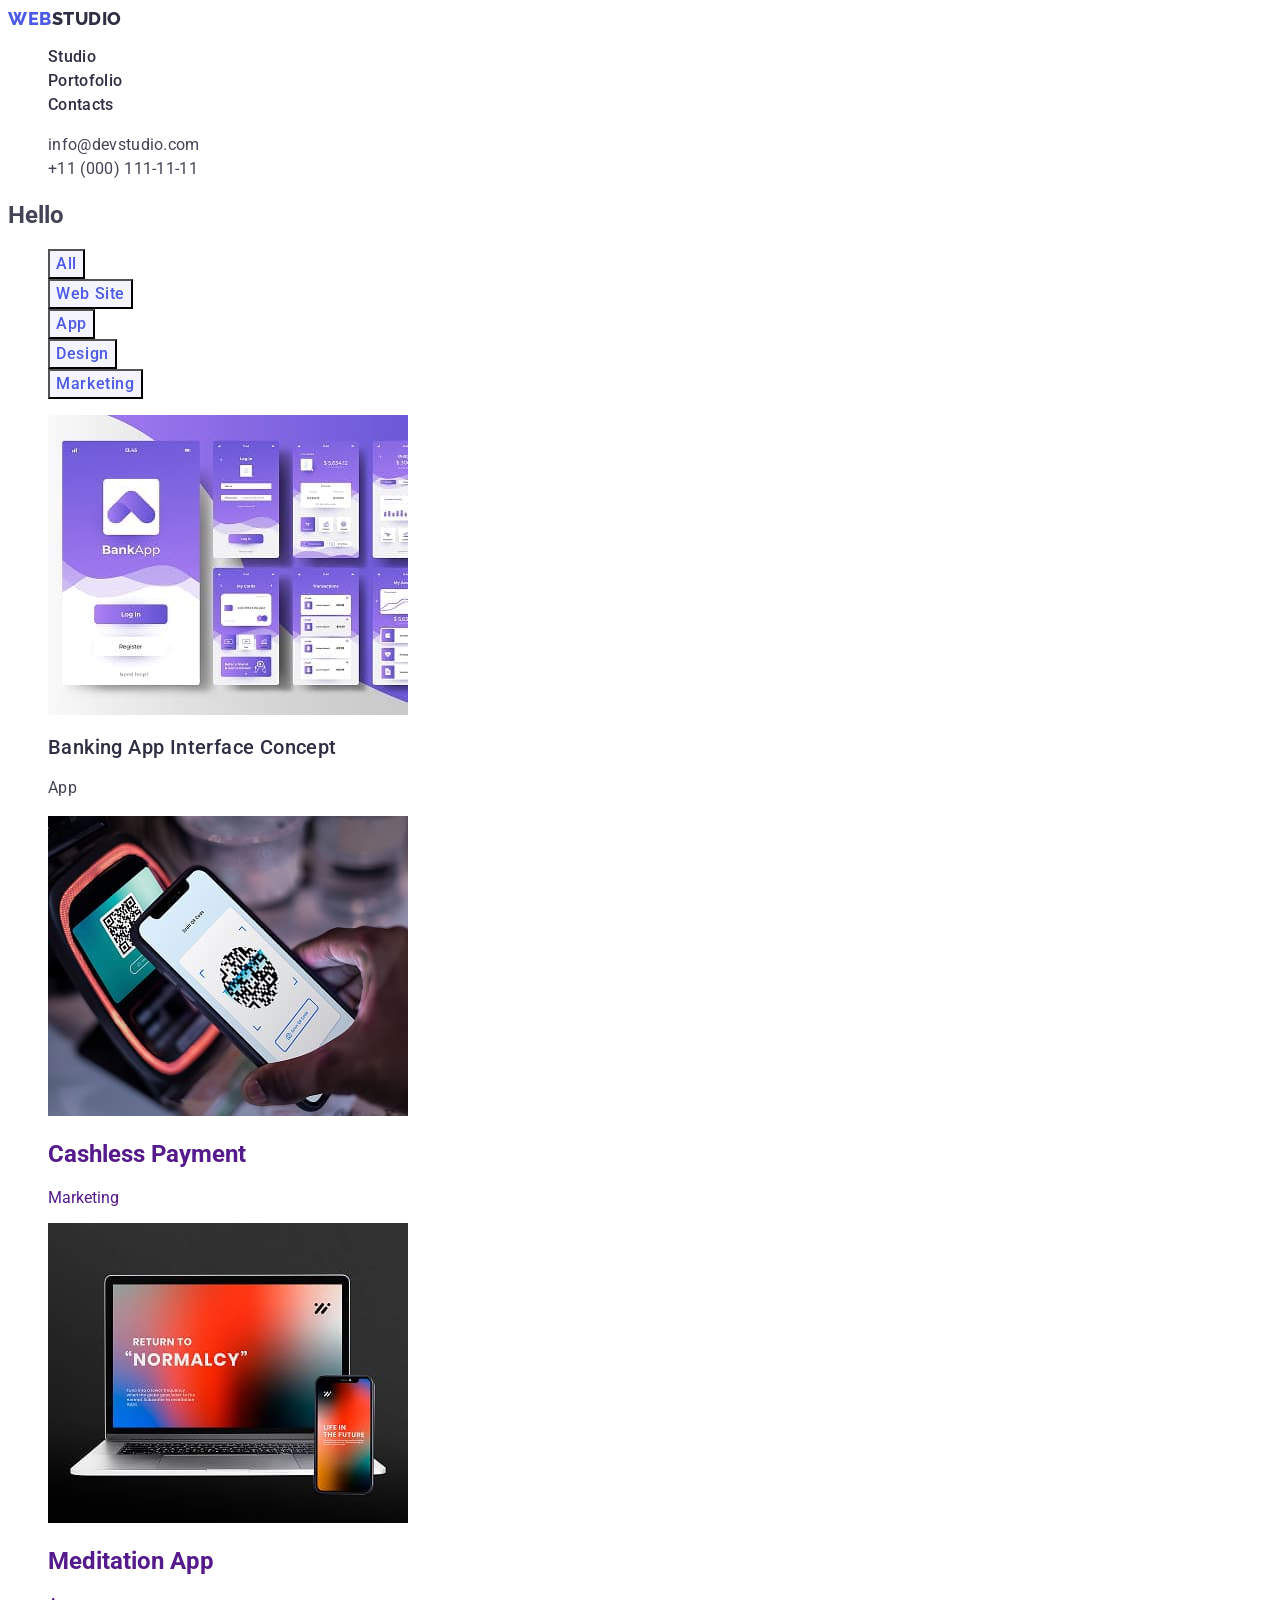
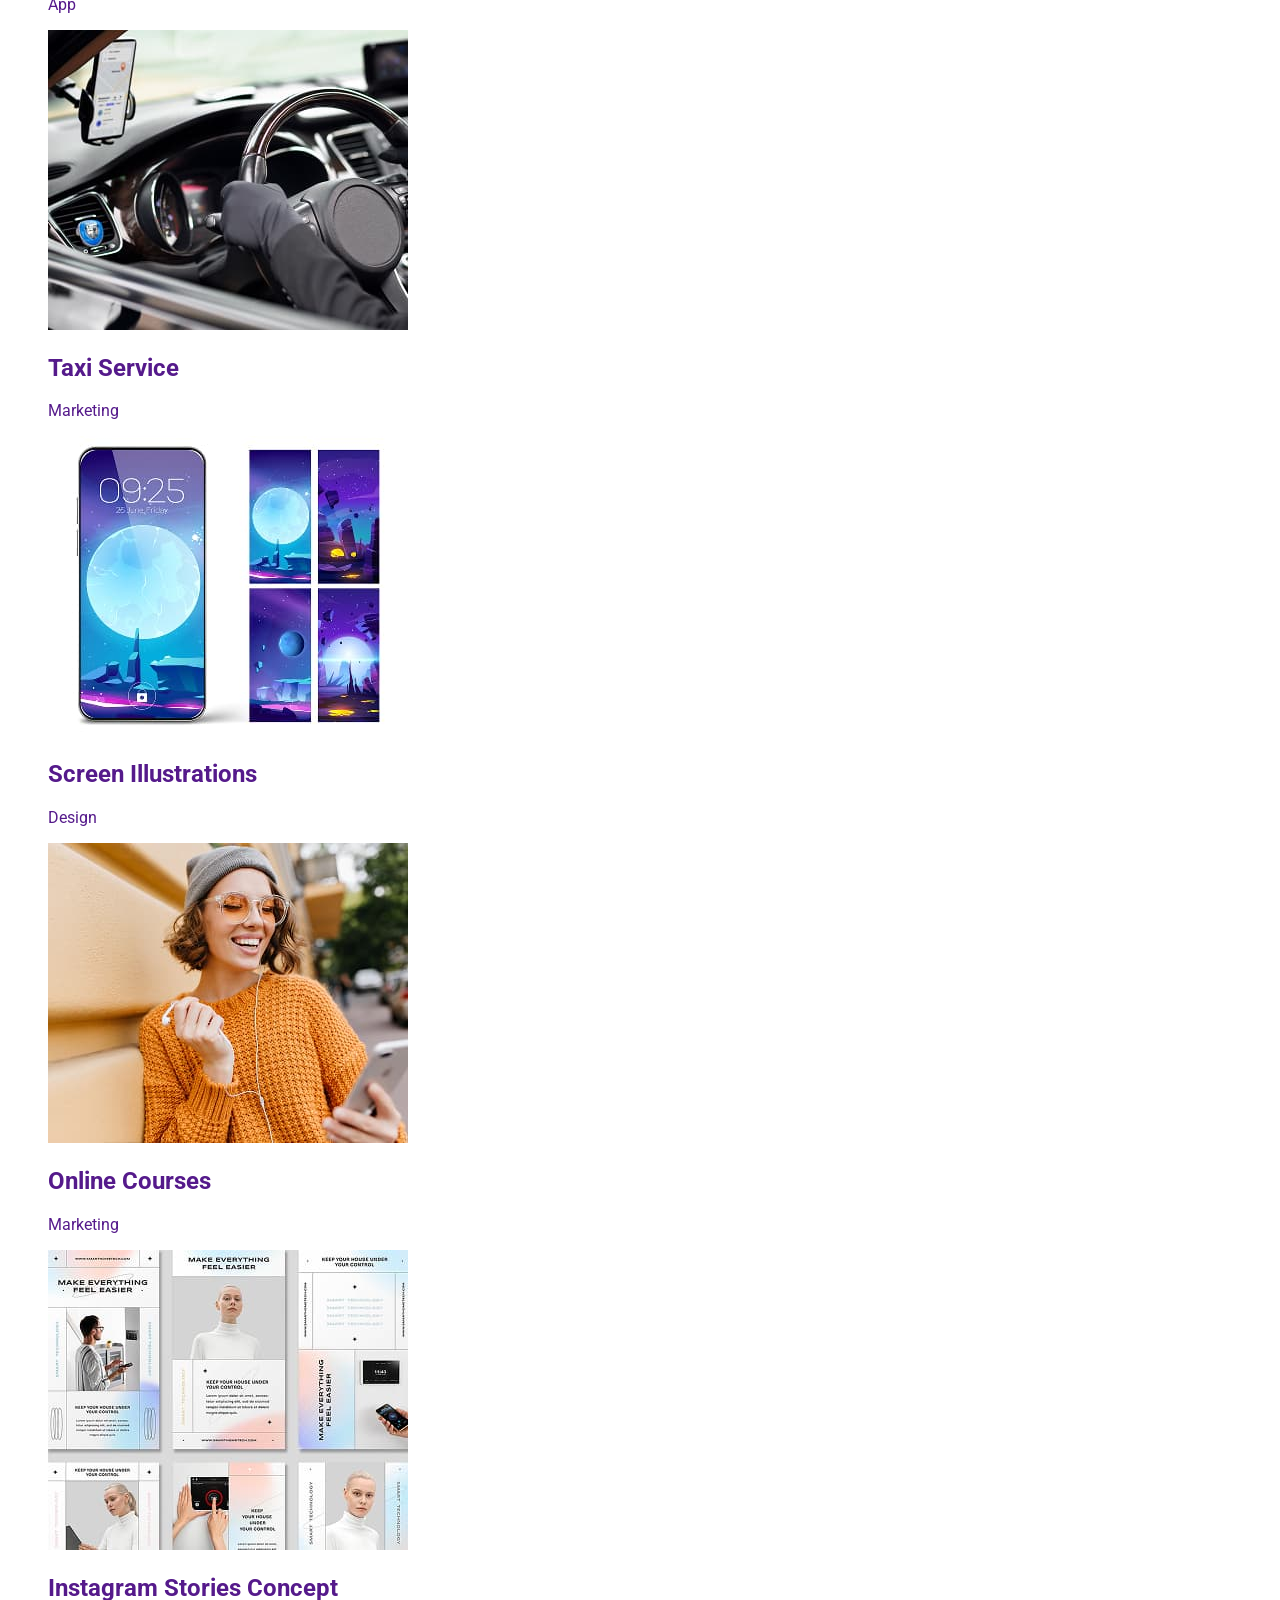
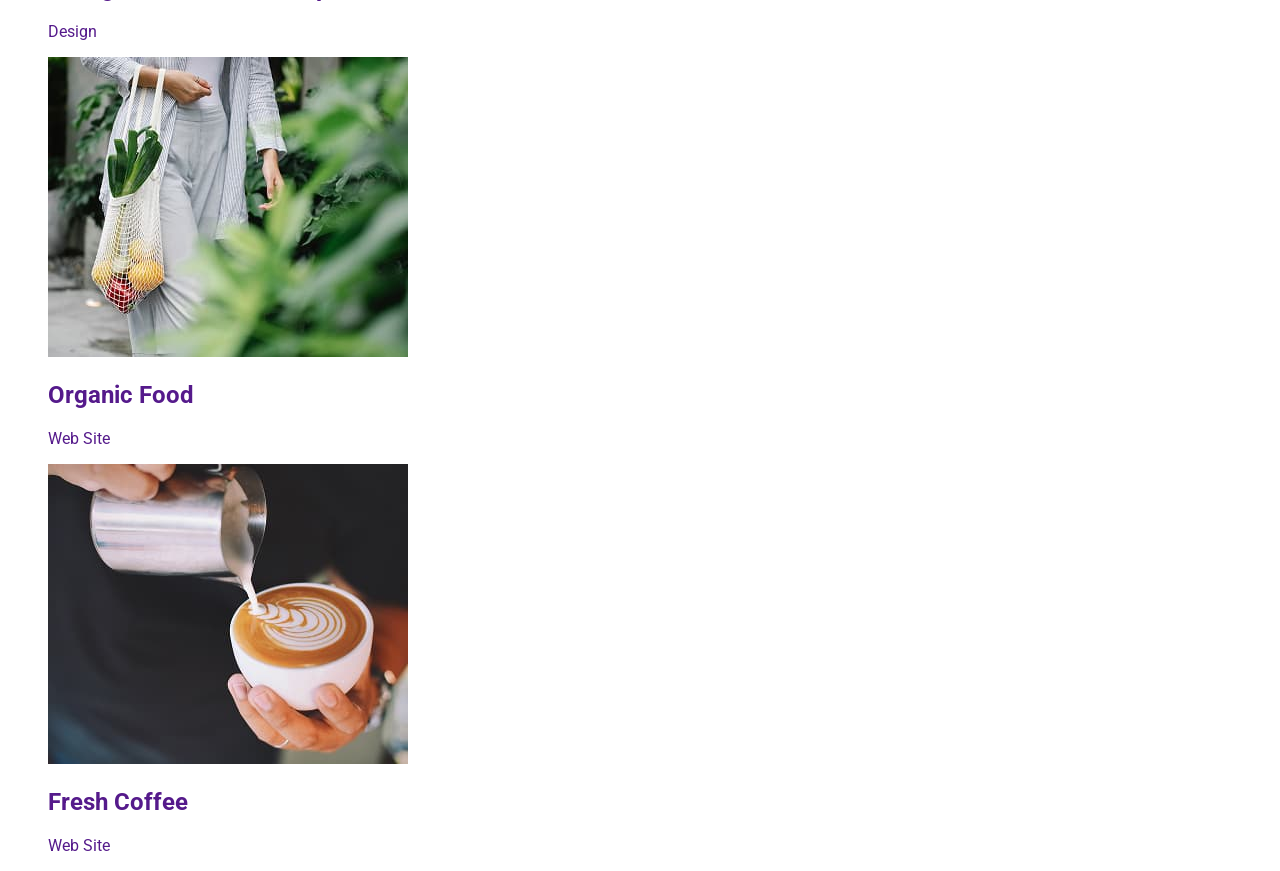
==== portofolio.html @ cdc3c6d9 "add photos" ====
<!DOCTYPE html>
<html lang="en">

<head>
    <meta charset="UTF-8">
    <meta name="viewport" content="width=device-width, initial-scale=1.0">
    <title>Web Studio</title>

    <link rel="preconnect" href="https://fonts.googleapis.com">
    <link rel="preconnect" href="https://fonts.gstatic.com" crossorigin>
    <link
        href="https://fonts.googleapis.com/css2?family=Raleway:ital,wght@0,100..900;1,100..900&family=Roboto:ital,wght@0,100..900;1,100..900&display=swap"
        rel="stylesheet">

    <link rel="stylesheet" href="./csss/styles.css">
</head>

<body class="body">
    <header class="header">
        <nav class="nav">
            <a class="logo link" href="index.html">Web<span class="logo-span">Studio</span></a>

            <ul class="list">
                <li class="menu-list">
                    <a class="menu-link hover-focus link" href="./index.html">Studio</a>
                </li>

                <li class="menu-list">
                    <a class="menu-link hover-focus link" href="./portofolio.html">Portofolio</a>
                </li>

                <li class="menu-list">
                    <a class="menu-link hover-focus link" href="">Contacts</a>
                </li>
            </ul>
        </nav>

        <address class="adress">
            <ul class="list-adress list">
                <li>
                    <a class="contact-menu hover-focus link" href="mailto:info@devstudio.com">info@devstudio.com</a>
                </li>

                <li>
                    <a class="contact-menu hover-focus link" href="tel:+110001111111">+11 (000) 111-11-11</a>
                </li>
            </ul>
        </address>
    </header>
    <main>
        <section>
            <h1>Hello</h1>

            <ul class="list">
                <li>
                    <button class="btn-style" type="button">All</button>
                </li>
                <li>
                    <button class="btn-style" type="button">Web Site</button>
                </li>
                <li>
                    <button class="btn-style" type="button">App</button>
                </li>
                <li>
                    <button class="btn-style" type="button">Design</button>
                </li>
                <li>
                    <button class="btn-style" type="button">Marketing</button>
                </li>
            </ul>

            <ul class="list">
                <li>
                    <a class="link" href=""><img src="images/banking-app-1.jpg" alt="banking-app-1" width="360">
                        <h2 class="img-title">Banking App Interface Concept</h2>
                        <p class="img-description">App</p>
                    </a>
                </li>
                <li>
                    <a class="link" href=""><img src="images/cashlles-payment-2.jpg" alt="cashlles-payment-2"
                            width="360">
                        <h2>
                            Cashless Payment
                        </h2>
                        <p>Marketing</p>
                    </a>
                </li>
                <li>
                    <a class="link" href=""><img src="images/meditation-app-3.jpg" alt="meditation-app-3" width="360">
                        <h2>Meditation App</h2>
                        <p>App</p>
                    </a>
                </li>
                <li>
                    <a class="link" href=""><img src="images/taxi-service-4.jpg" alt="taxi-service-4" width="360">
                        <h2>Taxi Service</h2>
                        <p>Marketing</p>
                    </a>
                </li>
                <li>
                    <a class="link" href=""><img src="images/screen-illustration-5.jpg" alt="screen-illustration-5"
                            width="360">
                        <h2>Screen Illustrations</h2>
                        <p>Design</p>
                    </a>
                </li>
                <li>
                    <a class="link" href=""><img src="images/online-courses-6.jpg" alt="online-courses-6" width="360">
                        <h2>Online Courses</h2>
                        <p>Marketing</p>
                    </a>
                </li>
                <li>
                    <a class="link" href=""><img src="images/instagram-conceptl-7.jpg" alt="instagram-conceptl-7"
                            width="360">
                        <h2>Instagram Stories Concept</h2>
                        <p>Design</p>
                    </a>
                </li>
                <li>
                    <a class="link" href=""><img src="images/organic-food-8.jpg" alt="organic-food-8" width="360">
                        <h2>Organic Food</h2>
                        <p>Web Site</p>
                    </a>
                </li>
                <li>
                    <a class="link" href=""><img src="images/fresh-coffee-9.jpg" alt="fresh-coffee-9" width="360">
                        <h2> Fresh Coffee</h2>
                        <p>Web Site</p>
                    </a>
                </li>
            </ul>
        </section>
        <section></section>
    </main>
    <footer></footer>
</body>

</html>
---- csss/styles.css ----
.body {
  font-family: "Roboto", sans-serif;
  color: var(--slate);
  background-color: var(--white);
}

:root {
  --iris: #4d5ae5;
  --ocean: #404bbf;
  --navy-blue: #2e2f42;
  --green: #31d0aa;
  --slate: #434455;
  --light-slate: #8e8f99;
  --cornflower: #e7e9fc;
  --cloud: #f4f4fd;
  --navy-blue-modal: #2e2f42;
  --grey: #2e2f42;
  --white: #ffffff;
  --dairy: #fcfcfc;
}

.logo {
  font-family: "Raleway", sans-serif;
  font-weight: 800;
  font-size: 18px;
  line-height: 1.17;
  letter-spacing: 0.03em;
  text-transform: uppercase;
  color: var(--iris);
}

.link {
  text-decoration: none;
}

.logo-span {
  color: var(--navy-blue);
}

.list {
  list-style: none;
}

.menu-link {
  font-weight: 500;
  font-size: 16px;
  line-height: 1.5;
  letter-spacing: 0.02em;
  color: var(--navy-blue);
}

.hover-focus:hover,
.hover-focus:focus {
  color: var(--ocean);
}

.adress {
  font-style: normal;
}

.contact-menu {
  font-size: 16px;
  line-height: 1.5;
  letter-spacing: 0.02em;
  color: var(--slate);
}

.btn-style {
  font-family: "Roboto", sans-serif;
  font-weight: 500;
  font-size: 16px;
  line-height: 1.5;
  letter-spacing: 0.04em;
  color: var(--iris);
  background-color: var(--cloud);
  cursor: pointer;
}

.btn-style:hover,
.btn-style:focus {
  color: var(--white);
  background-color: var(--ocean);
}

.img-title {
  font-weight: 500;
  font-size: 20px;
  line-height: 1.2;
  letter-spacing: 0.02em;
  color: var(--navy-blue);
}

.img-description {
  font-size: 16px;
  line-height: 1.5;
  letter-spacing: 0.02em;
  color: var(--slate);
}
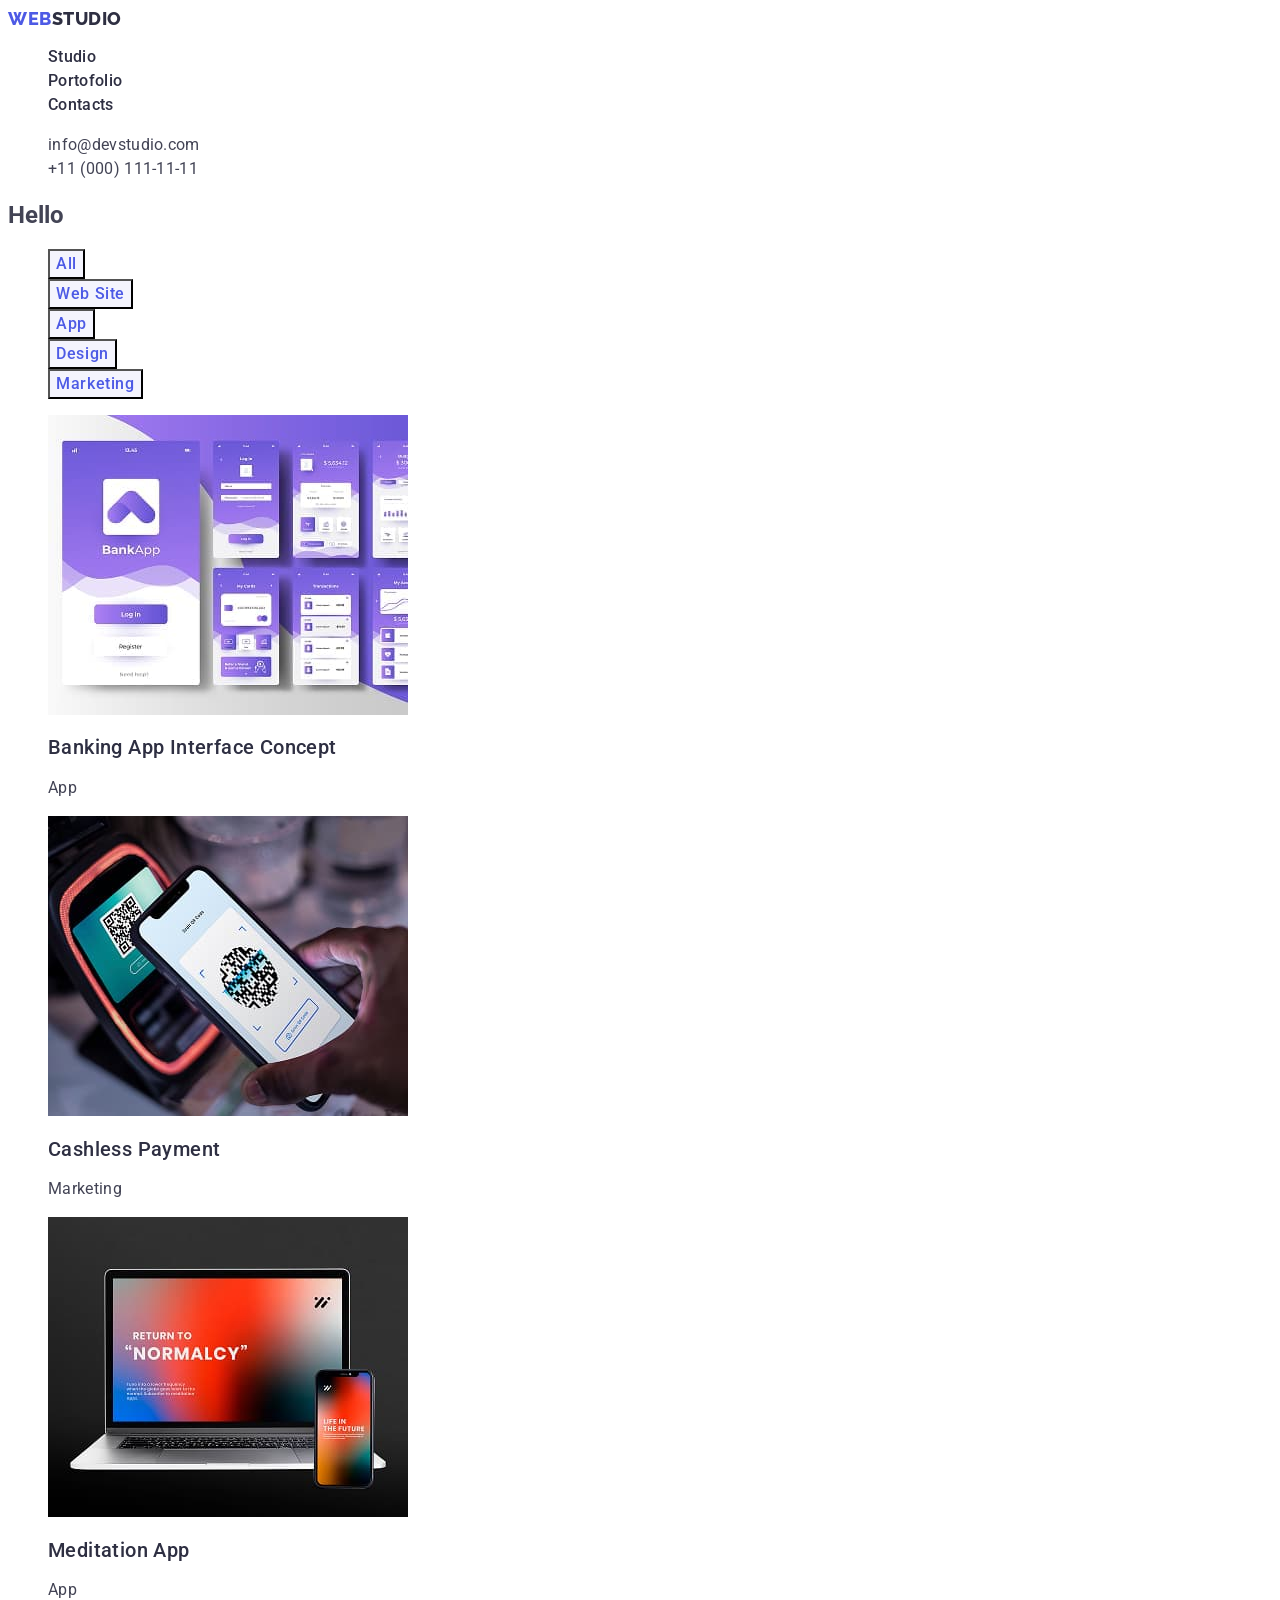
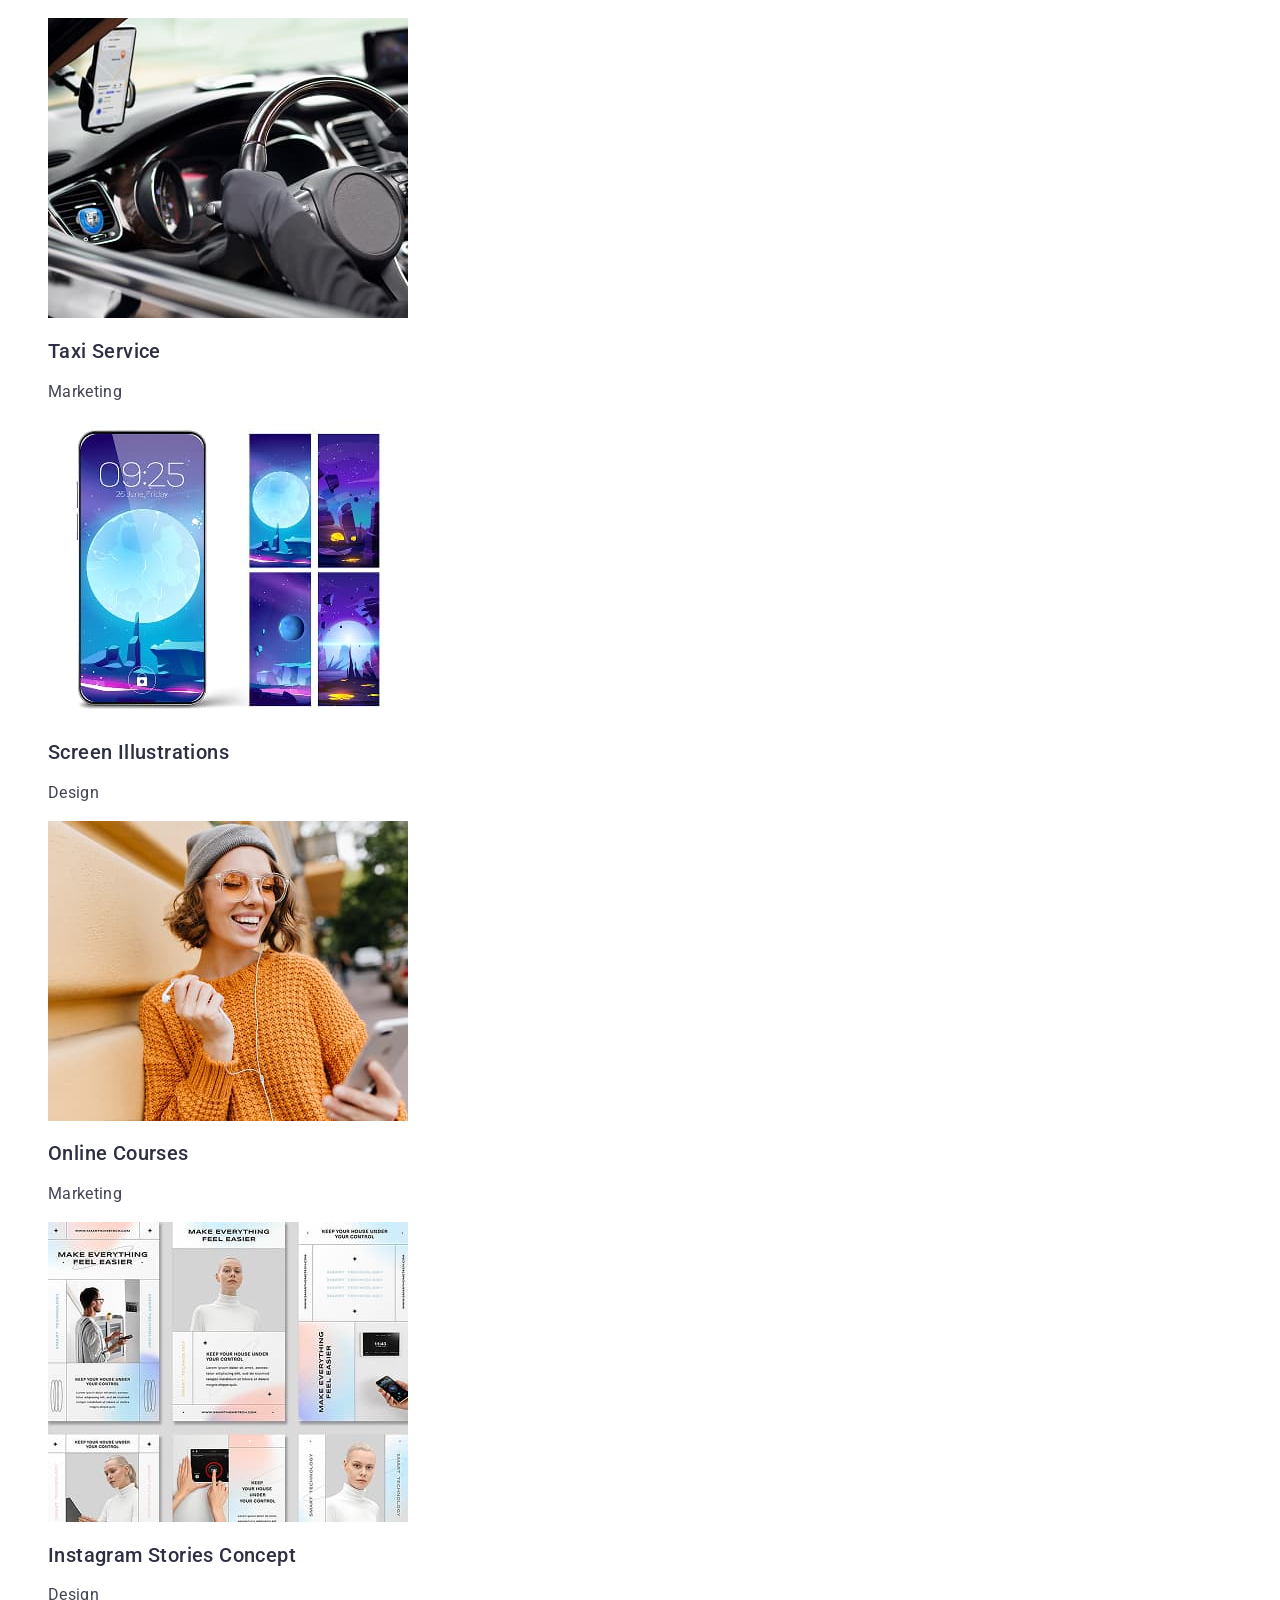
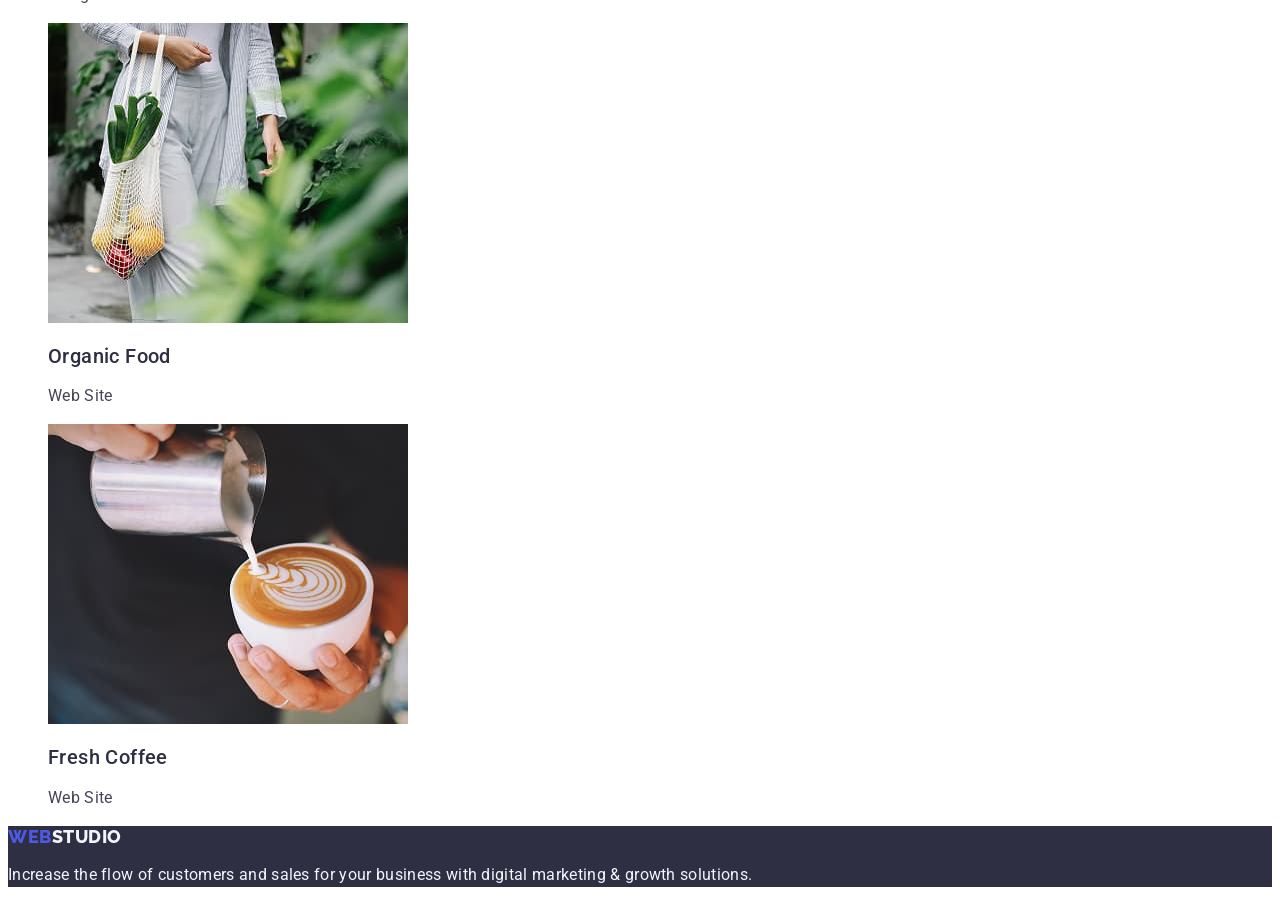
==== commit 4230475e: "add footer/html/css" ====
--- a/portofolio.html
+++ b/portofolio.html
@@ -79,61 +79,63 @@
                 <li>
                     <a class="link" href=""><img src="images/cashlles-payment-2.jpg" alt="cashlles-payment-2"
                             width="360">
-                        <h2>
-                            Cashless Payment
-                        </h2>
-                        <p>Marketing</p>
+                        <h2 class="img-title">Cashless Payment</h2>
+                        <p class="img-description">Marketing</p>
                     </a>
                 </li>
                 <li>
                     <a class="link" href=""><img src="images/meditation-app-3.jpg" alt="meditation-app-3" width="360">
-                        <h2>Meditation App</h2>
-                        <p>App</p>
+                        <h2 class="img-title">Meditation App</h2>
+                        <p class="img-description">App</p>
                     </a>
                 </li>
                 <li>
                     <a class="link" href=""><img src="images/taxi-service-4.jpg" alt="taxi-service-4" width="360">
-                        <h2>Taxi Service</h2>
-                        <p>Marketing</p>
+                        <h2 class="img-title">Taxi Service</h2>
+                        <p class="img-description">Marketing</p>
                     </a>
                 </li>
                 <li>
                     <a class="link" href=""><img src="images/screen-illustration-5.jpg" alt="screen-illustration-5"
                             width="360">
-                        <h2>Screen Illustrations</h2>
-                        <p>Design</p>
+                        <h2 class="img-title">Screen Illustrations</h2>
+                        <p class="img-description">Design</p>
                     </a>
                 </li>
                 <li>
                     <a class="link" href=""><img src="images/online-courses-6.jpg" alt="online-courses-6" width="360">
-                        <h2>Online Courses</h2>
-                        <p>Marketing</p>
+                        <h2 class="img-title">Online Courses</h2>
+                        <p class="img-description">Marketing</p>
                     </a>
                 </li>
                 <li>
                     <a class="link" href=""><img src="images/instagram-conceptl-7.jpg" alt="instagram-conceptl-7"
                             width="360">
-                        <h2>Instagram Stories Concept</h2>
-                        <p>Design</p>
+                        <h2 class="img-title">Instagram Stories Concept</h2>
+                        <p class="img-description">Design</p>
                     </a>
                 </li>
                 <li>
                     <a class="link" href=""><img src="images/organic-food-8.jpg" alt="organic-food-8" width="360">
-                        <h2>Organic Food</h2>
-                        <p>Web Site</p>
+                        <h2 class="img-title">Organic Food</h2>
+                        <p class="img-description">Web Site</p>
                     </a>
                 </li>
                 <li>
                     <a class="link" href=""><img src="images/fresh-coffee-9.jpg" alt="fresh-coffee-9" width="360">
-                        <h2> Fresh Coffee</h2>
-                        <p>Web Site</p>
+                        <h2 class="img-title"> Fresh Coffee</h2>
+                        <p class="img-description">Web Site</p>
                     </a>
                 </li>
             </ul>
         </section>
-        <section></section>
     </main>
-    <footer></footer>
+    <footer class="footer">
+        <a class="logo link" href="index.html">Web<span class="span-footer-logo">Studio</span></a>
+        <p class="business-info"> Increase the flow of customers and sales for your business with digital marketing &
+            growth
+            solutions.</p>
+    </footer>
 </body>
 
 </html>
--- a/csss/styles.css
+++ b/csss/styles.css
@@ -96,3 +96,17 @@
   letter-spacing: 0.02em;
   color: var(--slate);
 }
+
+.footer {
+  background-color: var(--navy-blue);
+}
+
+.span-footer-logo {
+  color: var(--cloud);
+}
+
+.business-info {
+  line-height: 1.5;
+  color: var(--cloud);
+  letter-spacing: 0.02em;
+}
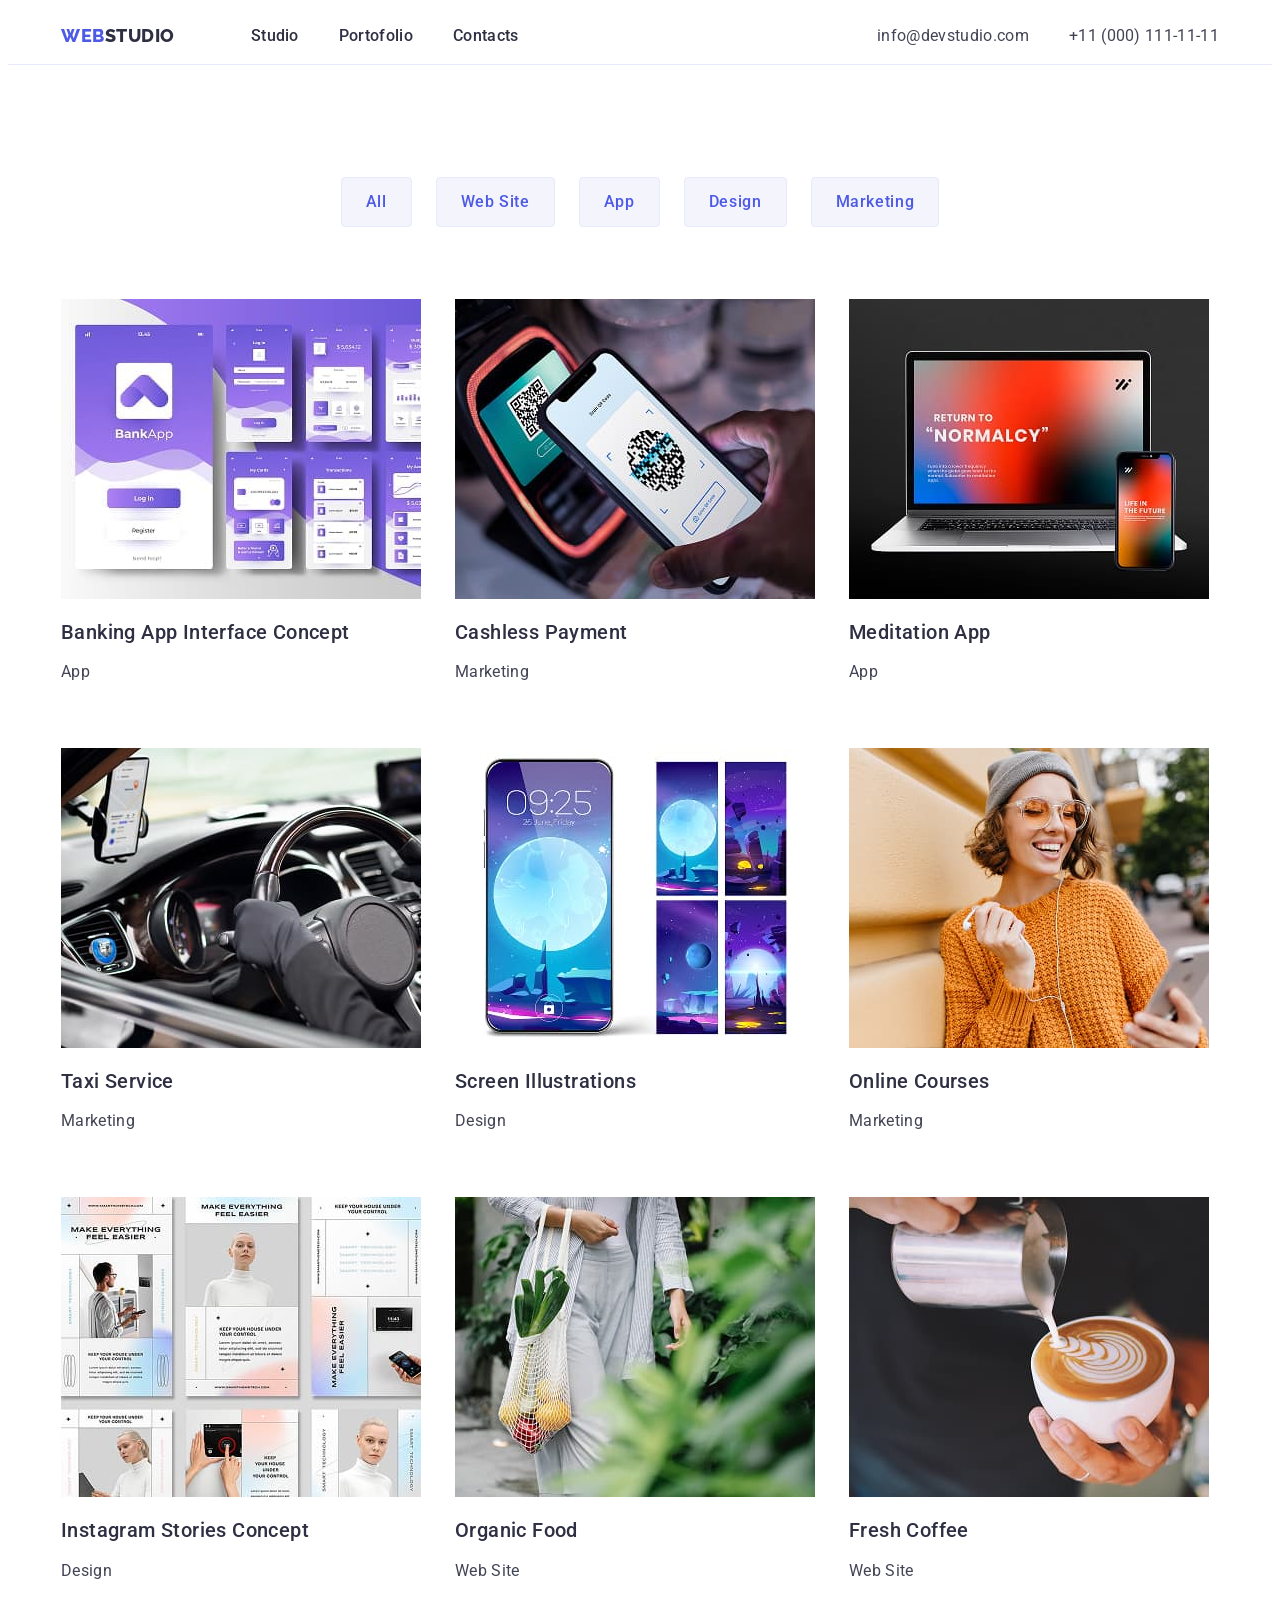
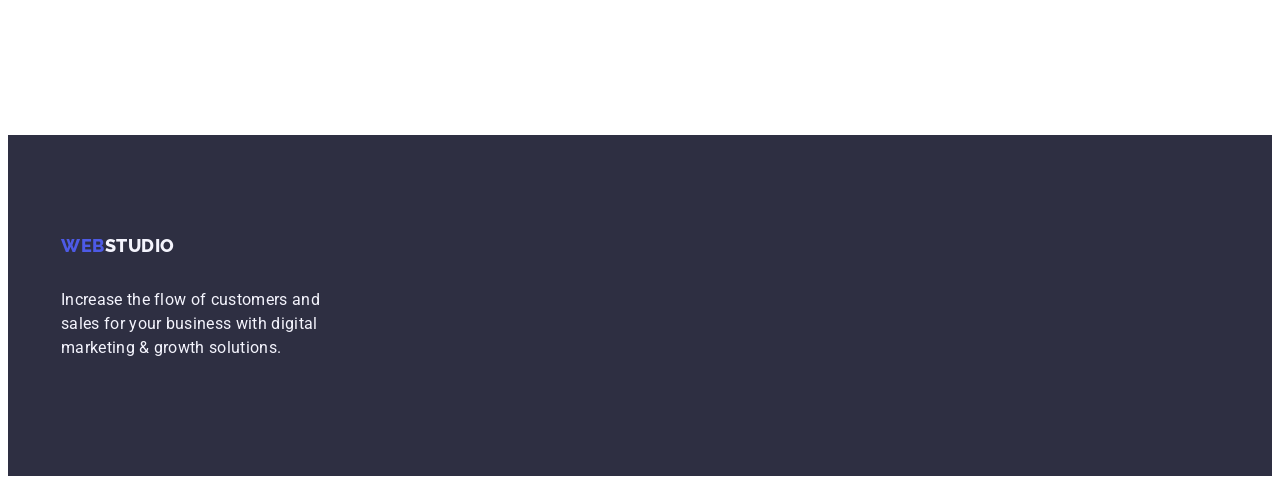
==== commit 3e2c2870: "add portofolio styles" ====
--- a/portofolio.html
+++ b/portofolio.html
@@ -12,129 +12,158 @@
         href="https://fonts.googleapis.com/css2?family=Raleway:ital,wght@0,100..900;1,100..900&family=Roboto:ital,wght@0,100..900;1,100..900&display=swap"
         rel="stylesheet">
 
+    <link rel="stylesheet" href="node_modules/modern-normalize/modern-normalize.css">
+
     <link rel="stylesheet" href="./csss/styles.css">
 </head>
 
 <body class="body">
     <header class="header">
-        <nav class="nav">
-            <a class="logo link" href="index.html">Web<span class="logo-span">Studio</span></a>
+        <div class="box-head container">
+            <nav class="nav">
+                <a class="logo link" href="index.html">Web<span class="logo-span">Studio</span></a>
 
-            <ul class="list">
-                <li class="menu-list">
-                    <a class="menu-link hover-focus link" href="./index.html">Studio</a>
-                </li>
+                <ul class="menu list">
+                    <li class="menu-list">
+                        <a class="menu-link hover-focus link" href="./index.html">Studio</a>
+                    </li>
 
-                <li class="menu-list">
-                    <a class="menu-link hover-focus link" href="./portofolio.html">Portofolio</a>
-                </li>
+                    <li class="menu-list">
+                        <a class="menu-link hover-focus link" href="./portfolio.html">Portofolio</a>
+                    </li>
 
-                <li class="menu-list">
-                    <a class="menu-link hover-focus link" href="">Contacts</a>
-                </li>
-            </ul>
-        </nav>
+                    <li class="menu-list">
+                        <a class="menu-link hover-focus link" href="">Contacts</a>
+                    </li>
+                </ul>
+            </nav>
 
-        <address class="adress">
-            <ul class="list-adress list">
-                <li>
-                    <a class="contact-menu hover-focus link" href="mailto:info@devstudio.com">info@devstudio.com</a>
-                </li>
+            <address class="adress">
+                <ul class="list-adress list">
+                    <li>
+                        <a class="contact-menu hover-focus link" href="mailto:info@devstudio.com">info@devstudio.com</a>
+                    </li>
 
-                <li>
-                    <a class="contact-menu hover-focus link" href="tel:+110001111111">+11 (000) 111-11-11</a>
-                </li>
-            </ul>
-        </address>
+                    <li>
+                        <a class="contact-menu hover-focus link" href="tel:+110001111111">+11 (000) 111-11-11</a>
+                    </li>
+                </ul>
+            </address>
+        </div>
     </header>
     <main>
-        <section>
-            <h1>Hello</h1>
+        <section class="content-section">
+            <div class="container">
+                <h1 class="visually-hidden">Hello</h1>
 
-            <ul class="list">
-                <li>
-                    <button class="btn-style" type="button">All</button>
-                </li>
-                <li>
-                    <button class="btn-style" type="button">Web Site</button>
-                </li>
-                <li>
-                    <button class="btn-style" type="button">App</button>
-                </li>
-                <li>
-                    <button class="btn-style" type="button">Design</button>
-                </li>
-                <li>
-                    <button class="btn-style" type="button">Marketing</button>
-                </li>
-            </ul>
+                <ul class="list-btn list">
+                    <li class="list-item-btn">
+                        <button class="btn-style" type="button">All</button>
+                    </li>
+                    <li class="list-item-btn">
+                        <button class="btn-style" type="button">Web Site</button>
+                    </li>
+                    <li class="list-item-btn">
+                        <button class="btn-style" type="button">App</button>
+                    </li>
+                    <li class="list-item-btn">
+                        <button class="btn-style" type="button">Design</button>
+                    </li>
+                    <li class="list-item-btn">
+                        <button class="btn-style" type="button">Marketing</button>
+                    </li>
+                </ul>
 
-            <ul class="list">
-                <li>
-                    <a class="link" href=""><img src="images/banking-app-1.jpg" alt="banking-app-1" width="360">
-                        <h2 class="img-title">Banking App Interface Concept</h2>
-                        <p class="img-description">App</p>
-                    </a>
-                </li>
-                <li>
-                    <a class="link" href=""><img src="images/cashlles-payment-2.jpg" alt="cashlles-payment-2"
-                            width="360">
-                        <h2 class="img-title">Cashless Payment</h2>
-                        <p class="img-description">Marketing</p>
-                    </a>
-                </li>
-                <li>
-                    <a class="link" href=""><img src="images/meditation-app-3.jpg" alt="meditation-app-3" width="360">
-                        <h2 class="img-title">Meditation App</h2>
-                        <p class="img-description">App</p>
-                    </a>
-                </li>
-                <li>
-                    <a class="link" href=""><img src="images/taxi-service-4.jpg" alt="taxi-service-4" width="360">
-                        <h2 class="img-title">Taxi Service</h2>
-                        <p class="img-description">Marketing</p>
-                    </a>
-                </li>
-                <li>
-                    <a class="link" href=""><img src="images/screen-illustration-5.jpg" alt="screen-illustration-5"
-                            width="360">
-                        <h2 class="img-title">Screen Illustrations</h2>
-                        <p class="img-description">Design</p>
-                    </a>
-                </li>
-                <li>
-                    <a class="link" href=""><img src="images/online-courses-6.jpg" alt="online-courses-6" width="360">
-                        <h2 class="img-title">Online Courses</h2>
-                        <p class="img-description">Marketing</p>
-                    </a>
-                </li>
-                <li>
-                    <a class="link" href=""><img src="images/instagram-conceptl-7.jpg" alt="instagram-conceptl-7"
-                            width="360">
-                        <h2 class="img-title">Instagram Stories Concept</h2>
-                        <p class="img-description">Design</p>
-                    </a>
-                </li>
-                <li>
-                    <a class="link" href=""><img src="images/organic-food-8.jpg" alt="organic-food-8" width="360">
-                        <h2 class="img-title">Organic Food</h2>
-                        <p class="img-description">Web Site</p>
-                    </a>
-                </li>
-                <li>
-                    <a class="link" href=""><img src="images/fresh-coffee-9.jpg" alt="fresh-coffee-9" width="360">
-                        <h2 class="img-title"> Fresh Coffee</h2>
-                        <p class="img-description">Web Site</p>
-                    </a>
-                </li>
-            </ul>
+                <ul class="list-work list">
+                    <li class="list-item-work">
+                        <a class="link" href=""><img src="images/banking-app-1.jpg" alt="banking-app-1" width="360">
+                            <div>
+                                <h2 class="img-title">Banking App Interface Concept</h2>
+                                <p class="img-description">App</p>
+                            </div>
+                        </a>
+                    </li>
+                    <li class="list-item-work">
+                        <a class="link" href=""><img src="images/cashlles-payment-2.jpg" alt="cashlles-payment-2"
+                                width="360">
+                            <div>
+                                <h2 class="img-title">Cashless Payment</h2>
+                                <p class="img-description">Marketing</p>
+                            </div>
+                        </a>
+                    </li>
+                    <li class="list-item-work">
+                        <a class="link" href=""><img src="images/meditation-app-3.jpg" alt="meditation-app-3"
+                                width="360">
+                            <div>
+                                <h2 class="img-title">Meditation App</h2>
+                                <p class="img-description">App</p>
+                            </div>
+                        </a>
+                    </li>
+                    <li class="list-item-work">
+                        <a class="link" href=""><img src="images/taxi-service-4.jpg" alt="taxi-service-4" width="360">
+                            <div>
+                                <h2 class="img-title">Taxi Service</h2>
+                                <p class="img-description">Marketing</p>
+                            </div>
+                        </a>
+                    </li>
+                    <li class="list-item-work">
+                        <a class="link" href=""><img src="images/screen-illustration-5.jpg" alt="screen-illustration-5"
+                                width="360">
+                            <div>
+                                <h2 class="img-title">Screen Illustrations</h2>
+                                <p class="img-description">Design</p>
+                            </div>
+                        </a>
+                    </li>
+                    <li class="list-item-work">
+                        <a class="link" href=""><img src="images/online-courses-6.jpg" alt="online-courses-6"
+                                width="360">
+                            <div>
+                                <h2 class="img-title">Online Courses</h2>
+                                <p class="img-description">Marketing</p>
+                            </div>
+                        </a>
+                    </li>
+                    <li class="list-item-work">
+                        <a class="link" href=""><img src="images/instagram-conceptl-7.jpg" alt="instagram-conceptl-7"
+                                width="360">
+                            <div>
+                                <h2 class="img-title">Instagram Stories Concept</h2>
+                                <p class="img-description">Design</p>
+                            </div>
+                        </a>
+                    </li>
+                    <li class="list-item-work">
+                        <a class="link" href=""><img src="images/organic-food-8.jpg" alt="organic-food-8" width="360">
+                            <div>
+                                <h2 class="img-title">Organic Food</h2>
+                                <p class="img-description">Web Site</p>
+                            </div>
+                        </a>
+                    </li>
+                    <li class="list-item-work">
+                        <a class="link" href=""><img src="images/fresh-coffee-9.jpg" alt="fresh-coffee-9" width="360">
+                            <div>
+                                <h2 class="img-title"> Fresh Coffee</h2>
+                                <p class="img-description">Web Site</p>
+                            </div>
+                        </a>
+                    </li>
+                </ul>
+            </div>
         </section>
     </main>
     <footer class="footer">
-        <a class="logo link" href="index.html">Web<span class="span-footer-logo">Studio</span></a>
-        <p class="business-info"> Increase the flow of customers and sales for your business with digital marketing &
-            growth
-            solutions.</p>
+        <div class="container">
+            <a class="logo logo-footer link" href="index.html">Web<span class="span-footer-logo">Studio</span></a>
+            <p class="business-info"> Increase the flow of customers and sales for your business with digital marketing
+                &
+                growth
+                solutions.</p>
+        </div>
     </footer>
 </body>
 
--- a/csss/styles.css
+++ b/csss/styles.css
@@ -19,6 +19,26 @@
   --dairy: #fcfcfc;
 }
 
+.header {
+  border-bottom: 1px solid #e7e9fc;
+}
+
+.box-head {
+  display: flex;
+}
+
+.container {
+  width: 1158px;
+  margin: 0 auto;
+  padding: 0 15px;
+  align-items: center;
+}
+
+.nav {
+  display: flex;
+  align-items: center;
+}
+
 .logo {
   font-family: "Raleway", sans-serif;
   font-weight: 800;
@@ -27,6 +47,12 @@
   letter-spacing: 0.03em;
   text-transform: uppercase;
   color: var(--iris);
+  margin-right: 76px;
+}
+
+.menu {
+  display: flex;
+  gap: 40px;
 }
 
 .link {
@@ -39,6 +65,8 @@
 
 .list {
   list-style: none;
+  padding-left: 0;
+  /* margin: 0; */
 }
 
 .menu-link {
@@ -47,6 +75,7 @@
   line-height: 1.5;
   letter-spacing: 0.02em;
   color: var(--navy-blue);
+  padding: 24px 0;
 }
 
 .hover-focus:hover,
@@ -56,6 +85,12 @@
 
 .adress {
   font-style: normal;
+  margin-left: auto;
+}
+
+.list-adress {
+  display: flex;
+  gap: 40px;
 }
 
 .contact-menu {
@@ -64,6 +99,33 @@
   letter-spacing: 0.02em;
   color: var(--slate);
 }
+
+.content-section {
+  padding: 96px 0 120px 0;
+}
+
+.visually-hidden {
+  position: absolute;
+  width: 1px;
+  height: 1px;
+  margin: -1px;
+  border: 0;
+  padding: 0;
+  white-space: nowrap;
+  clip-path: inset(100%);
+  clip: rect(0 0 0 0);
+  overflow: hidden;
+}
+
+.list-btn {
+  display: flex;
+  justify-content: center;
+  gap: 24px;
+  margin-bottom: 72px;
+}
+
+/* .list-item-btn {
+} */
 
 .btn-style {
   font-family: "Roboto", sans-serif;
@@ -74,12 +136,27 @@
   color: var(--iris);
   background-color: var(--cloud);
   cursor: pointer;
+  border-radius: 4px;
+  padding: 12px 24px;
+  border: 1px solid #e7e9fc;
 }
 
 .btn-style:hover,
 .btn-style:focus {
   color: var(--white);
   background-color: var(--ocean);
+  border: 1px solid transparent;
+}
+
+.list-work {
+  display: flex;
+  flex-wrap: wrap;
+  column-gap: 24px;
+  row-gap: 48px;
+}
+
+.list-item-work {
+  width: calc((100% - 48px) / 3);
 }
 
 .img-title {
@@ -99,6 +176,12 @@
 
 .footer {
   background-color: var(--navy-blue);
+  padding: 100px 0;
+}
+
+.logo-footer {
+  display: inline-block;
+  margin-bottom: 16px;
 }
 
 .span-footer-logo {
@@ -109,4 +192,9 @@
   line-height: 1.5;
   color: var(--cloud);
   letter-spacing: 0.02em;
-}
+  max-width: 264px;
+}
+
+.img {
+  display: block;
+}
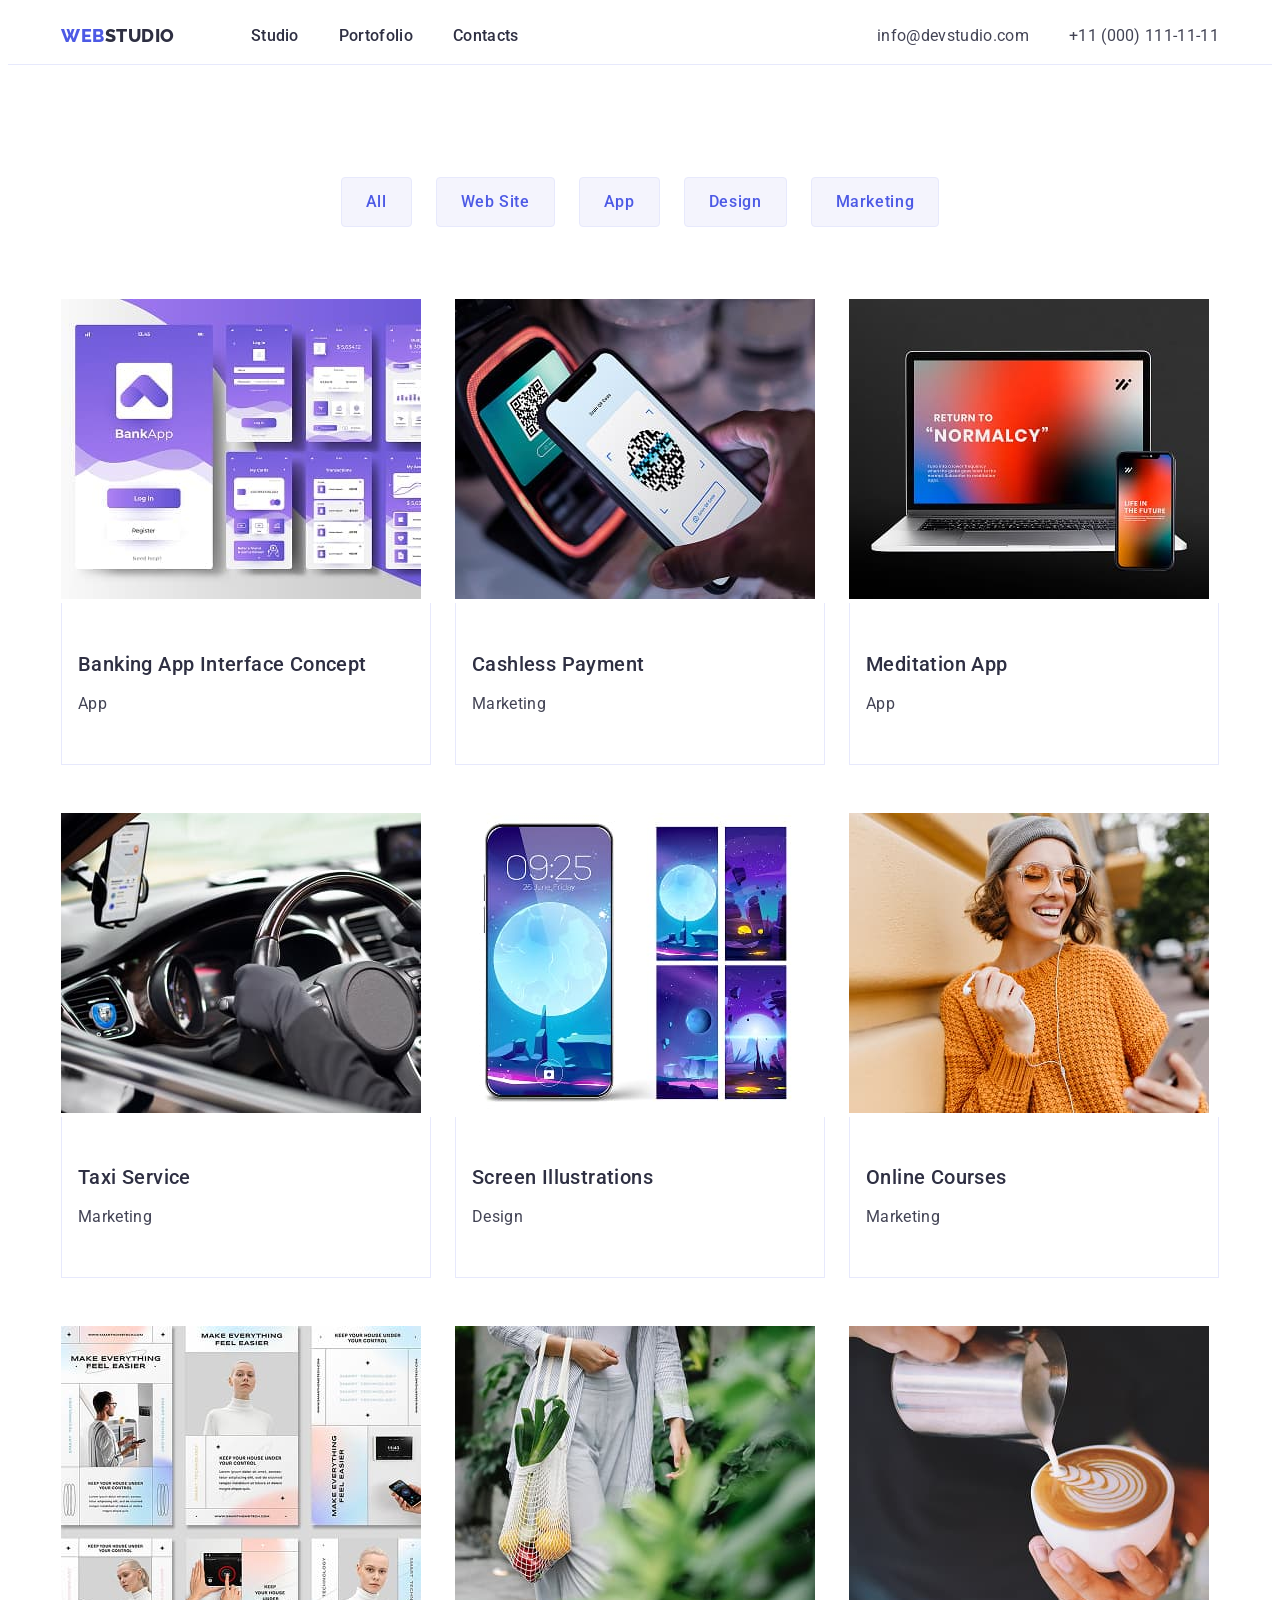
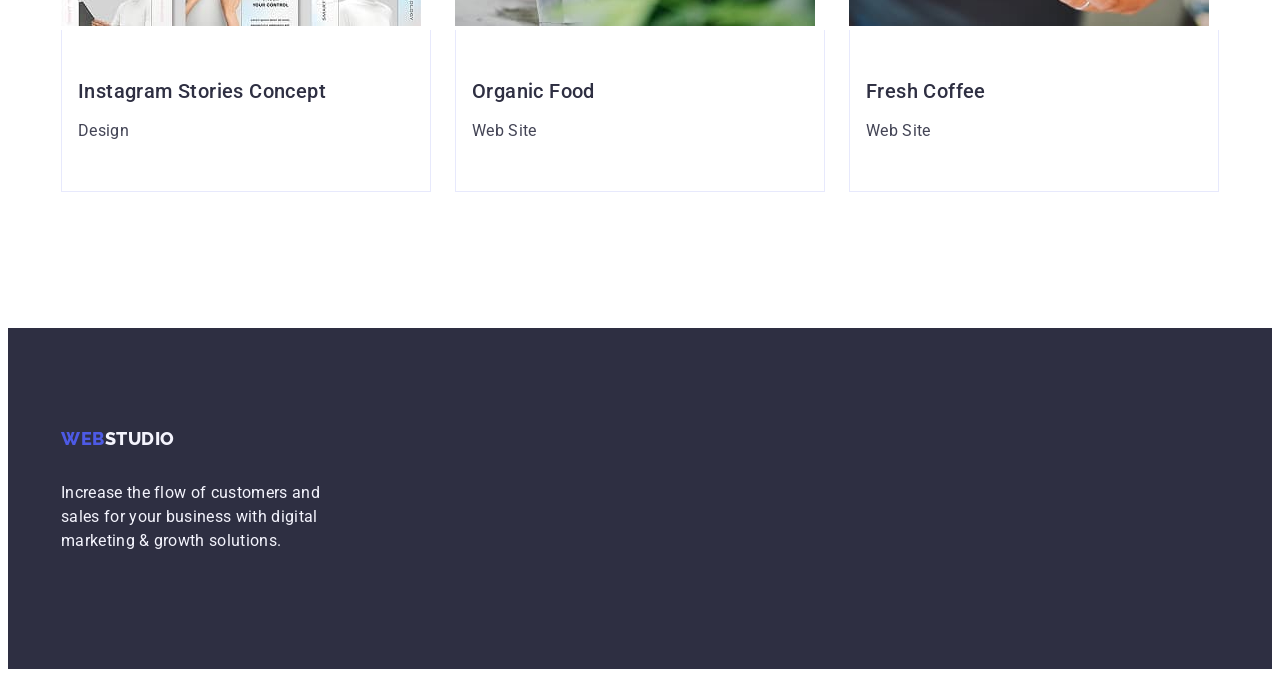
==== commit 3fd9c9d6: "fix style" ====
--- a/portofolio.html
+++ b/portofolio.html
@@ -77,7 +77,7 @@
                 <ul class="list-work list">
                     <li class="list-item-work">
                         <a class="link" href=""><img src="images/banking-app-1.jpg" alt="banking-app-1" width="360">
-                            <div>
+                            <div class="info-description">
                                 <h2 class="img-title">Banking App Interface Concept</h2>
                                 <p class="img-description">App</p>
                             </div>
@@ -86,7 +86,7 @@
                     <li class="list-item-work">
                         <a class="link" href=""><img src="images/cashlles-payment-2.jpg" alt="cashlles-payment-2"
                                 width="360">
-                            <div>
+                            <div class="info-description">
                                 <h2 class="img-title">Cashless Payment</h2>
                                 <p class="img-description">Marketing</p>
                             </div>
@@ -95,7 +95,7 @@
                     <li class="list-item-work">
                         <a class="link" href=""><img src="images/meditation-app-3.jpg" alt="meditation-app-3"
                                 width="360">
-                            <div>
+                            <div class="info-description">
                                 <h2 class="img-title">Meditation App</h2>
                                 <p class="img-description">App</p>
                             </div>
@@ -103,7 +103,7 @@
                     </li>
                     <li class="list-item-work">
                         <a class="link" href=""><img src="images/taxi-service-4.jpg" alt="taxi-service-4" width="360">
-                            <div>
+                            <div class="info-description">
                                 <h2 class="img-title">Taxi Service</h2>
                                 <p class="img-description">Marketing</p>
                             </div>
@@ -112,7 +112,7 @@
                     <li class="list-item-work">
                         <a class="link" href=""><img src="images/screen-illustration-5.jpg" alt="screen-illustration-5"
                                 width="360">
-                            <div>
+                            <div class="info-description">
                                 <h2 class="img-title">Screen Illustrations</h2>
                                 <p class="img-description">Design</p>
                             </div>
@@ -121,7 +121,7 @@
                     <li class="list-item-work">
                         <a class="link" href=""><img src="images/online-courses-6.jpg" alt="online-courses-6"
                                 width="360">
-                            <div>
+                            <div class="info-description">
                                 <h2 class="img-title">Online Courses</h2>
                                 <p class="img-description">Marketing</p>
                             </div>
@@ -130,7 +130,7 @@
                     <li class="list-item-work">
                         <a class="link" href=""><img src="images/instagram-conceptl-7.jpg" alt="instagram-conceptl-7"
                                 width="360">
-                            <div>
+                            <div class="info-description">
                                 <h2 class="img-title">Instagram Stories Concept</h2>
                                 <p class="img-description">Design</p>
                             </div>
@@ -138,7 +138,7 @@
                     </li>
                     <li class="list-item-work">
                         <a class="link" href=""><img src="images/organic-food-8.jpg" alt="organic-food-8" width="360">
-                            <div>
+                            <div class="info-description">
                                 <h2 class="img-title">Organic Food</h2>
                                 <p class="img-description">Web Site</p>
                             </div>
@@ -146,7 +146,7 @@
                     </li>
                     <li class="list-item-work">
                         <a class="link" href=""><img src="images/fresh-coffee-9.jpg" alt="fresh-coffee-9" width="360">
-                            <div>
+                            <div class="info-description">
                                 <h2 class="img-title"> Fresh Coffee</h2>
                                 <p class="img-description">Web Site</p>
                             </div>
--- a/csss/styles.css
+++ b/csss/styles.css
@@ -66,7 +66,6 @@
 .list {
   list-style: none;
   padding-left: 0;
-  /* margin: 0; */
 }
 
 .menu-link {
@@ -159,12 +158,20 @@
   width: calc((100% - 48px) / 3);
 }
 
+.info-description {
+  padding: 32px 16px;
+  border: 1px solid #e7e9fc;
+  border-top: none;
+}
+
 .img-title {
   font-weight: 500;
   font-size: 20px;
   line-height: 1.2;
   letter-spacing: 0.02em;
   color: var(--navy-blue);
+  margin-bottom: 8px;
+  /* margin-top: 0; */
 }
 
 .img-description {
